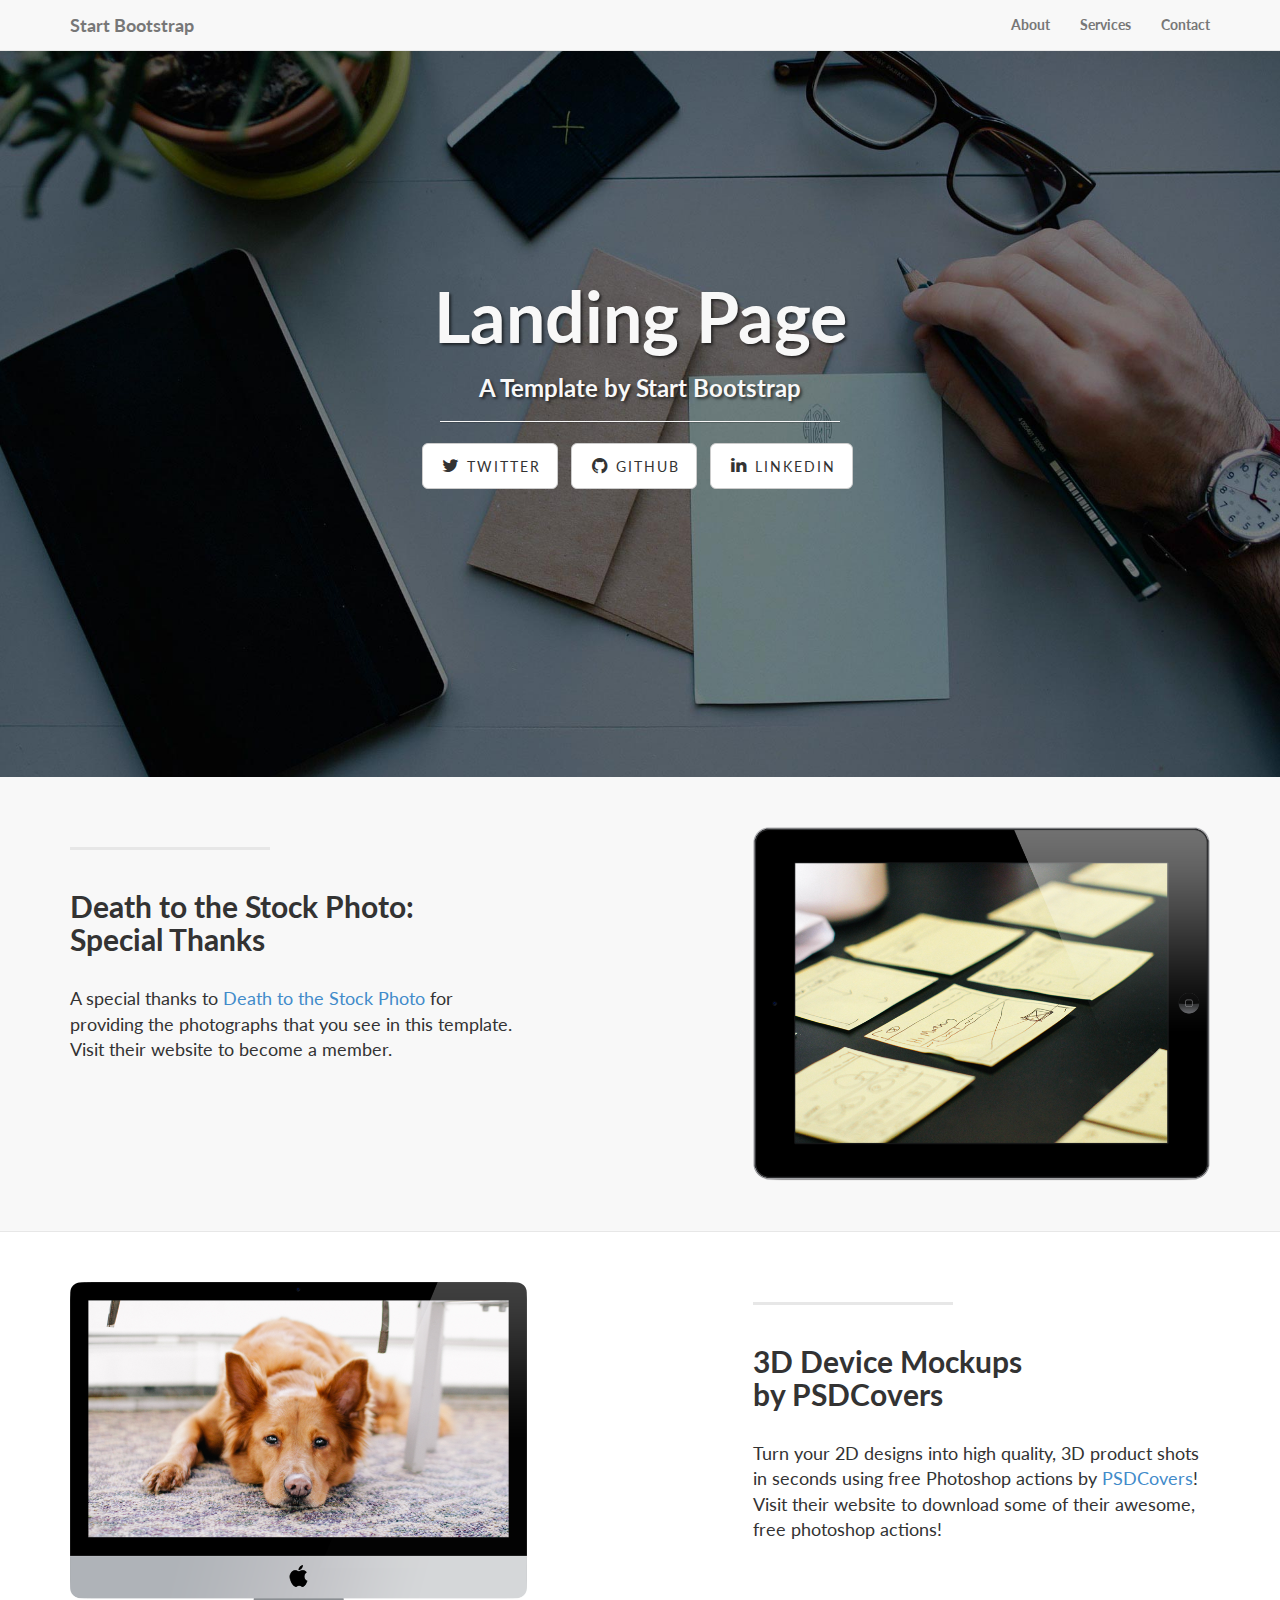
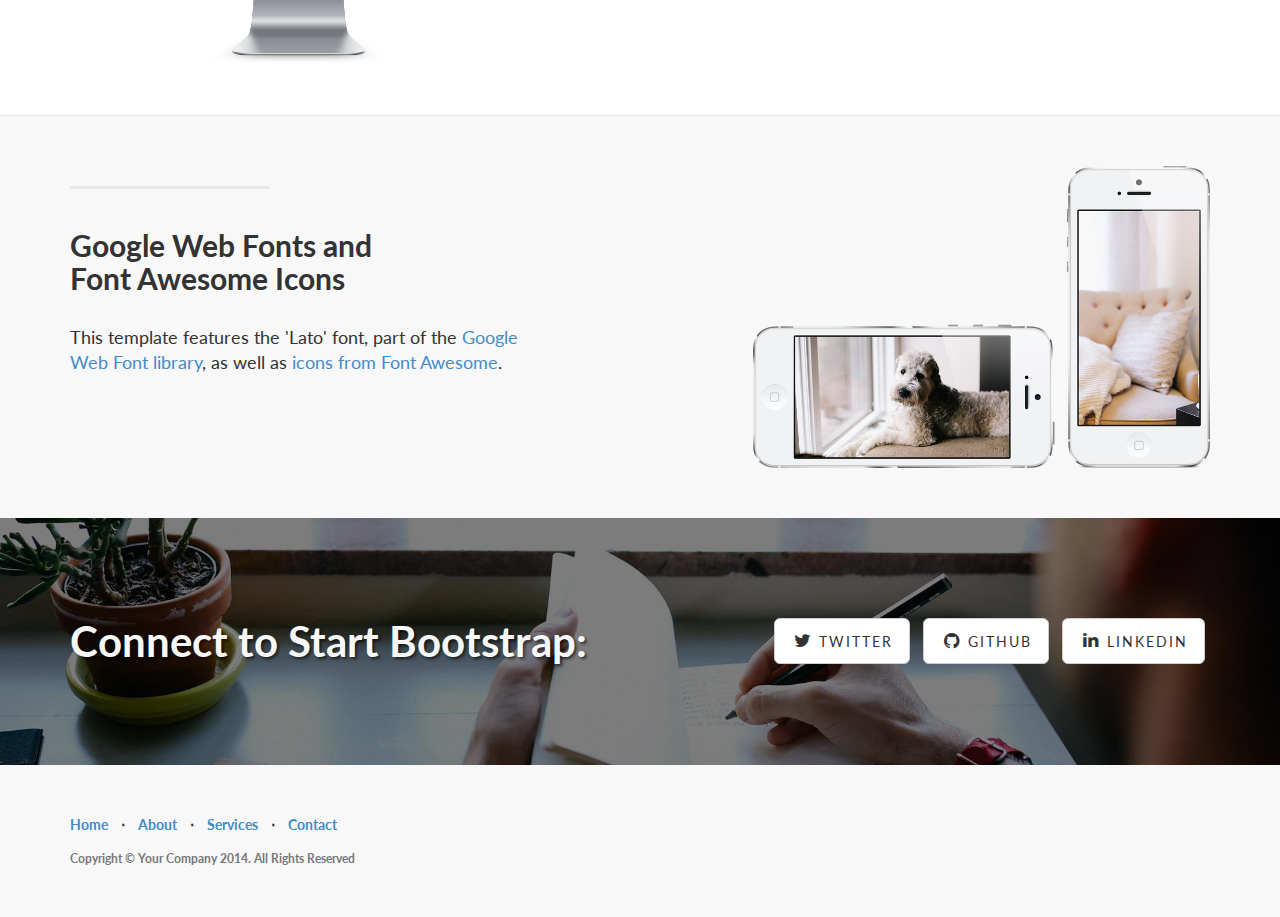
==== index.html @ faa35442 "a" ====
<!DOCTYPE html>
<html lang="en">

<head>

    <meta charset="utf-8">
    <meta http-equiv="X-UA-Compatible" content="IE=edge">
    <meta name="viewport" content="width=device-width, initial-scale=1">
    <meta name="description" content="">
    <meta name="author" content="">

    <title>Landing Page - Start Bootstrap Theme</title>

    <!-- Bootstrap Core CSS -->
    <link href="css/bootstrap.min.css" rel="stylesheet">

    <!-- Custom CSS -->
    <link href="css/landing-page.css" rel="stylesheet">

    <!-- Custom Fonts -->
    <link href="font-awesome-4.1.0/css/font-awesome.min.css" rel="stylesheet" type="text/css">
    <link href="http://fonts.googleapis.com/css?family=Lato:300,400,700,300italic,400italic,700italic" rel="stylesheet" type="text/css">

    <!-- HTML5 Shim and Respond.js IE8 support of HTML5 elements and media queries -->
    <!-- WARNING: Respond.js doesn't work if you view the page via file:// -->
    <!--[if lt IE 9]>
        <script src="https://oss.maxcdn.com/libs/html5shiv/3.7.0/html5shiv.js"></script>
        <script src="https://oss.maxcdn.com/libs/respond.js/1.4.2/respond.min.js"></script>
    <![endif]-->

</head>

<body>

    <!-- Navigation -->
    <nav class="navbar navbar-default navbar-fixed-top" role="navigation">
        <div class="container">
            <!-- Brand and toggle get grouped for better mobile display -->
            <div class="navbar-header">
                <button type="button" class="navbar-toggle" data-toggle="collapse" data-target="#bs-example-navbar-collapse-1">
                    <span class="sr-only">Toggle navigation</span>
                    <span class="icon-bar"></span>
                    <span class="icon-bar"></span>
                    <span class="icon-bar"></span>
                </button>
                <a class="navbar-brand" href="#">Start Bootstrap</a>
            </div>
            <!-- Collect the nav links, forms, and other content for toggling -->
            <div class="collapse navbar-collapse" id="bs-example-navbar-collapse-1">
                <ul class="nav navbar-nav navbar-right">
                    <li>
                        <a href="#">About</a>
                    </li>
                    <li>
                        <a href="#">Services</a>
                    </li>
                    <li>
                        <a href="#">Contact</a>
                    </li>
                </ul>
            </div>
            <!-- /.navbar-collapse -->
        </div>
        <!-- /.container -->
    </nav>

    <!-- Header -->
    <div class="intro-header">

        <div class="container">

            <div class="row">
                <div class="col-lg-12">
                    <div class="intro-message">
                        <h1>Landing Page</h1>
                        <h3>A Template by Start Bootstrap</h3>
                        <hr class="intro-divider">
                        <ul class="list-inline intro-social-buttons">
                            <li>
                                <a href="https://twitter.com/SBootstrap" class="btn btn-default btn-lg"><i class="fa fa-twitter fa-fw"></i> <span class="network-name">Twitter</span></a>
                            </li>
                            <li>
                                <a href="https://github.com/IronSummitMedia/startbootstrap" class="btn btn-default btn-lg"><i class="fa fa-github fa-fw"></i> <span class="network-name">Github</span></a>
                            </li>
                            <li>
                                <a href="#" class="btn btn-default btn-lg"><i class="fa fa-linkedin fa-fw"></i> <span class="network-name">Linkedin</span></a>
                            </li>
                        </ul>
                    </div>
                </div>
            </div>

        </div>
        <!-- /.container -->

    </div>
    <!-- /.intro-header -->

    <!-- Page Content -->

    <div class="content-section-a">

        <div class="container">

            <div class="row">
                <div class="col-lg-5 col-sm-6">
                    <hr class="section-heading-spacer">
                    <div class="clearfix"></div>
                    <h2 class="section-heading">Death to the Stock Photo:<br>Special Thanks</h2>
                    <p class="lead">A special thanks to <a target="_blank" href="http://join.deathtothestockphoto.com/">Death to the Stock Photo</a> for providing the photographs that you see in this template. Visit their website to become a member.</p>
                </div>
                <div class="col-lg-5 col-lg-offset-2 col-sm-6">
                    <img class="img-responsive" src="img/ipad.png" alt="">
                </div>
            </div>

        </div>
        <!-- /.container -->

    </div>
    <!-- /.content-section-a -->

    <div class="content-section-b">

        <div class="container">

            <div class="row">
                <div class="col-lg-5 col-lg-offset-1 col-sm-push-6  col-sm-6">
                    <hr class="section-heading-spacer">
                    <div class="clearfix"></div>
                    <h2 class="section-heading">3D Device Mockups<br>by PSDCovers</h2>
                    <p class="lead">Turn your 2D designs into high quality, 3D product shots in seconds using free Photoshop actions by <a target="_blank" href="http://www.psdcovers.com/">PSDCovers</a>! Visit their website to download some of their awesome, free photoshop actions!</p>
                </div>
                <div class="col-lg-5 col-sm-pull-6  col-sm-6">
                    <img class="img-responsive" src="img/dog.png" alt="">
                </div>
            </div>

        </div>
        <!-- /.container -->

    </div>
    <!-- /.content-section-b -->

    <div class="content-section-a">

        <div class="container">

            <div class="row">
                <div class="col-lg-5 col-sm-6">
                    <hr class="section-heading-spacer">
                    <div class="clearfix"></div>
                    <h2 class="section-heading">Google Web Fonts and<br>Font Awesome Icons</h2>
                    <p class="lead">This template features the 'Lato' font, part of the <a target="_blank" href="http://www.google.com/fonts">Google Web Font library</a>, as well as <a target="_blank" href="http://fontawesome.io">icons from Font Awesome</a>.</p>
                </div>
                <div class="col-lg-5 col-lg-offset-2 col-sm-6">
                    <img class="img-responsive" src="img/phones.png" alt="">
                </div>
            </div>

        </div>
        <!-- /.container -->

    </div>
    <!-- /.content-section-a -->

    <div class="banner">

        <div class="container">

            <div class="row">
                <div class="col-lg-6">
                    <h2>Connect to Start Bootstrap:</h2>
                </div>
                <div class="col-lg-6">
                    <ul class="list-inline banner-social-buttons">
                        <li>
                            <a href="https://twitter.com/SBootstrap" class="btn btn-default btn-lg"><i class="fa fa-twitter fa-fw"></i> <span class="network-name">Twitter</span></a>
                        </li>
                        <li>
                            <a href="https://github.com/IronSummitMedia/startbootstrap" class="btn btn-default btn-lg"><i class="fa fa-github fa-fw"></i> <span class="network-name">Github</span></a>
                        </li>
                        <li>
                            <a href="#" class="btn btn-default btn-lg"><i class="fa fa-linkedin fa-fw"></i> <span class="network-name">Linkedin</span></a>
                        </li>
                    </ul>
                </div>
            </div>

        </div>
        <!-- /.container -->

    </div>
    <!-- /.banner -->

    <!-- Footer -->
    <footer>
        <div class="container">
            <div class="row">
                <div class="col-lg-12">
                    <ul class="list-inline">
                        <li>
                            <a href="#home">Home</a>
                        </li>
                        <li class="footer-menu-divider">&sdot;</li>
                        <li>
                            <a href="#about">About</a>
                        </li>
                        <li class="footer-menu-divider">&sdot;</li>
                        <li>
                            <a href="#services">Services</a>
                        </li>
                        <li class="footer-menu-divider">&sdot;</li>
                        <li>
                            <a href="#contact">Contact</a>
                        </li>
                    </ul>
                    <p class="copyright text-muted small">Copyright &copy; Your Company 2014. All Rights Reserved</p>
                </div>
            </div>
        </div>
    </footer>

    <!-- jQuery Version 1.11.0 -->
    <script src="js/jquery-1.11.0.js"></script>

    <!-- Bootstrap Core JavaScript -->
    <script src="js/bootstrap.min.js"></script>

</body>

</html>
---- css/landing-page.css ----
/*!
 * Start Bootstrap - Landing Page Bootstrap Theme (http://startbootstrap.com)
 * Code licensed under the Apache License v2.0.
 * For details, see http://www.apache.org/licenses/LICENSE-2.0.
 */

body,
html {
    width: 100%;
    height: 100%;
}

body,
h1,
h2,
h3,
h4,
h5,
h6 {
    font-family: "Lato","Helvetica Neue",Helvetica,Arial,sans-serif;
    font-weight: 700;
}

.lead {
    font-size: 18px;
    font-weight: 400;
}

.intro-header {
    padding-top: 50px; /* If you're making other pages, make sure there is 50px of padding to make sure the navbar doesn't overlap content! */
    padding-bottom: 50px;
    text-align: center;
    color: #f8f8f8;
    background: url(../img/intro-bg.jpg) no-repeat center center;
    background-size: cover;
}

.intro-message {
    position: relative;
    padding-top: 20%;
    padding-bottom: 20%;
}

.intro-message > h1 {
    margin: 0;
    text-shadow: 2px 2px 3px rgba(0,0,0,0.6);
    font-size: 5em;
}

.intro-divider {
    width: 400px;
    border-top: 1px solid #f8f8f8;
    border-bottom: 1px solid rgba(0,0,0,0.2);
}

.intro-message > h3 {
    text-shadow: 2px 2px 3px rgba(0,0,0,0.6);
}

@media(max-width:767px) {
    .intro-message {
        padding-bottom: 15%;
    }

    .intro-message > h1 {
        font-size: 3em;
    }

    ul.intro-social-buttons > li {
        display: block;
        margin-bottom: 20px;
        padding: 0;
    }

    ul.intro-social-buttons > li:last-child {
        margin-bottom: 0;
    }

    .intro-divider {
        width: 100%;
    }
}

.network-name {
    text-transform: uppercase;
    font-size: 14px;
    font-weight: 400;
    letter-spacing: 2px;
}

.content-section-a {
    padding: 50px 0;
    background-color: #f8f8f8;
}

.content-section-b {
    padding: 50px 0;
    border-top: 1px solid #e7e7e7;
    border-bottom: 1px solid #e7e7e7;
}

.section-heading {
    margin-bottom: 30px;
}

.section-heading-spacer {
    float: left;
    width: 200px;
    border-top: 3px solid #e7e7e7;
}

.banner {
    padding: 100px 0;
    color: #f8f8f8;
    background: url(../img/banner-bg.jpg) no-repeat center center;
    background-size: cover;
}

.banner h2 {
    margin: 0;
    text-shadow: 2px 2px 3px rgba(0,0,0,0.6);
    font-size: 3em;
}

.banner ul {
    margin-bottom: 0;
}

.banner-social-buttons {
    float: right;
    margin-top: 0;
}

@media(max-width:1199px) {
    ul.banner-social-buttons {
        float: left;
        margin-top: 15px;
    }
}

@media(max-width:767px) {
    .banner h2 {
        margin: 0;
        text-shadow: 2px 2px 3px rgba(0,0,0,0.6);
        font-size: 3em;
    }

    ul.banner-social-buttons > li {
        display: block;
        margin-bottom: 20px;
        padding: 0;
    }

    ul.banner-social-buttons > li:last-child {
        margin-bottom: 0;
    }
}

footer {
    padding: 50px 0;
    background-color: #f8f8f8;
}

p.copyright {
    margin: 15px 0 0;
}
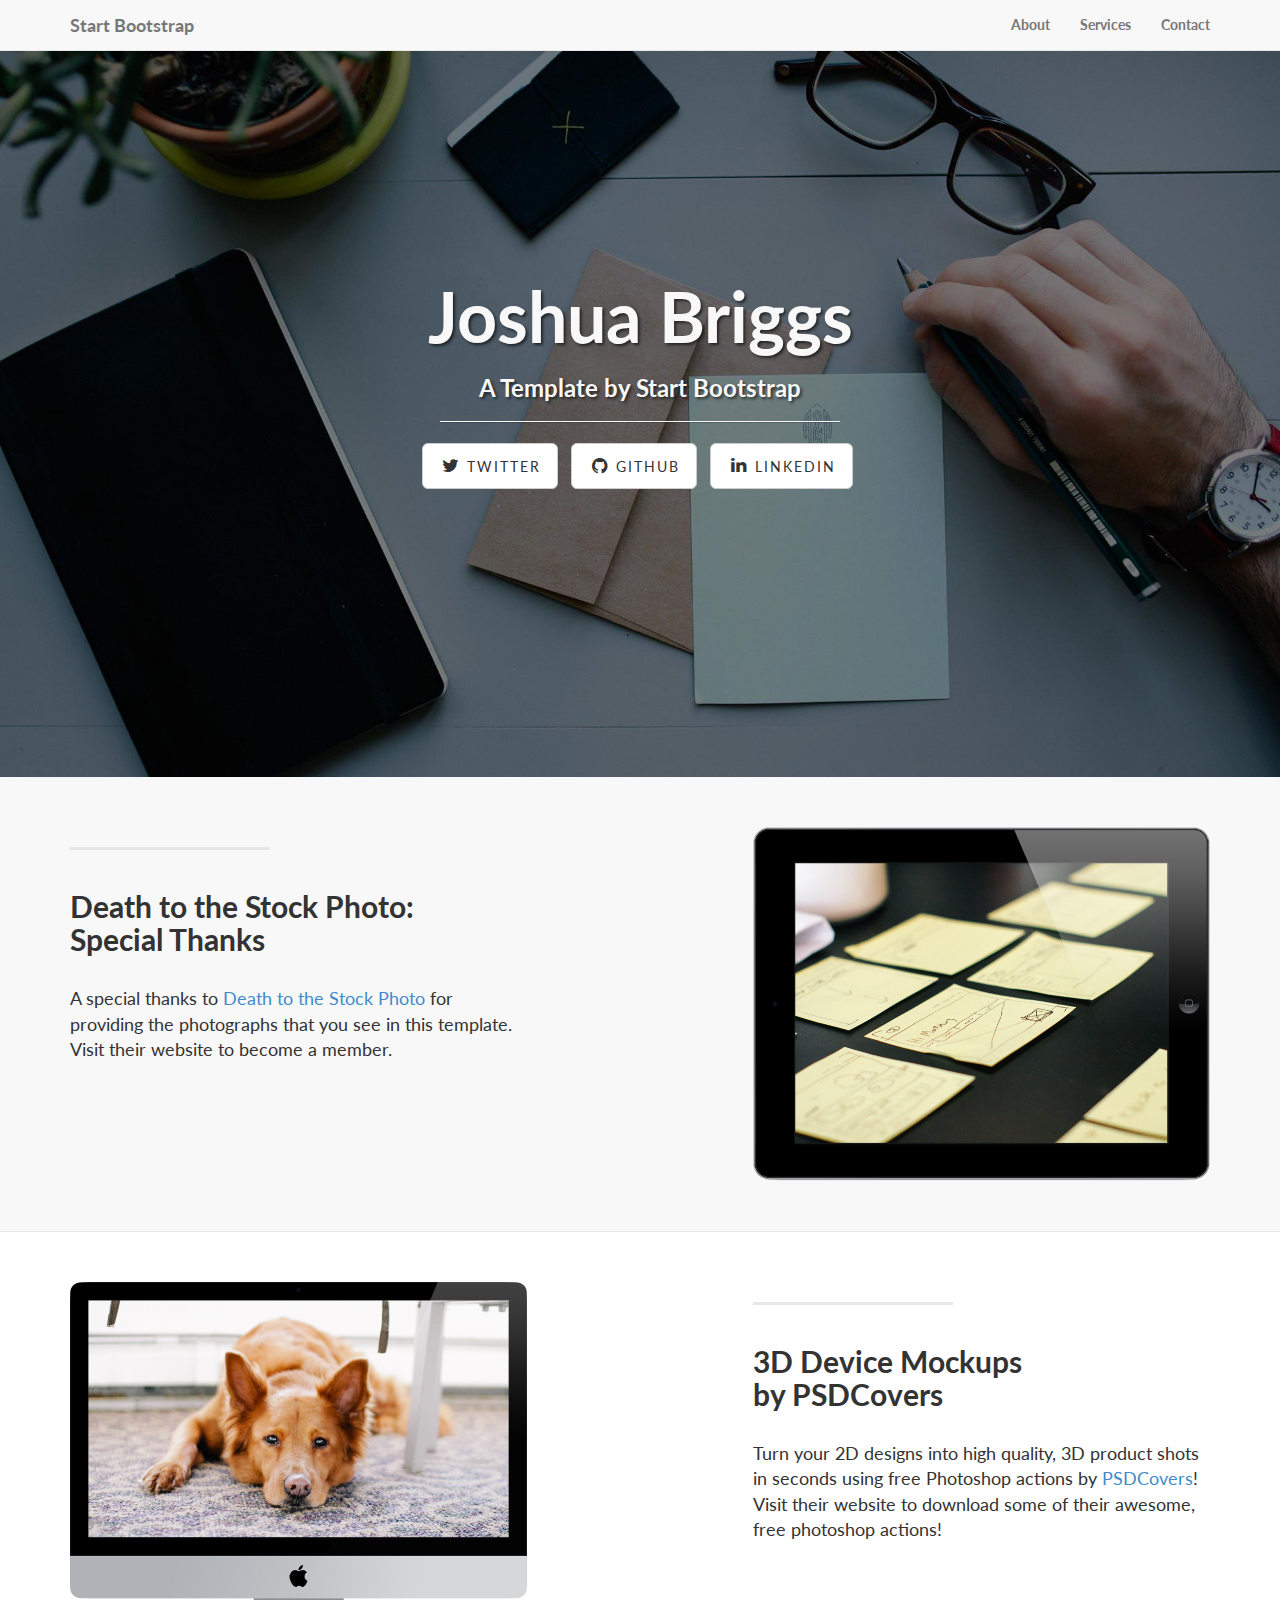
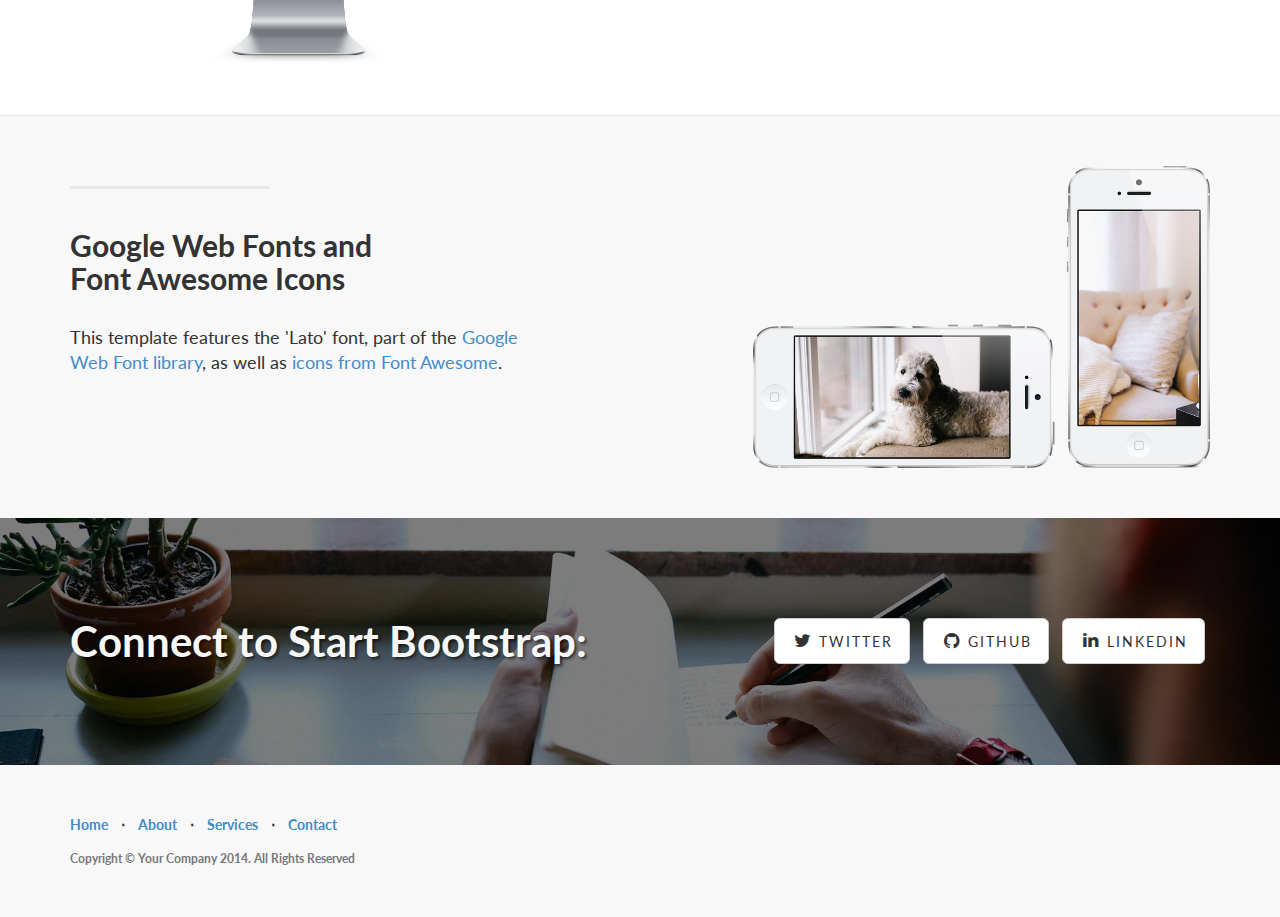
==== commit c2a36ea6: "a" ====
--- a/index.html
+++ b/index.html
@@ -7,7 +7,7 @@
     <meta http-equiv="X-UA-Compatible" content="IE=edge">
     <meta name="viewport" content="width=device-width, initial-scale=1">
     <meta name="description" content="">
-    <meta name="author" content="">
+    <meta name="Joshua Briggs" content="">
 
     <title>Landing Page - Start Bootstrap Theme</title>
 
@@ -72,7 +72,7 @@
             <div class="row">
                 <div class="col-lg-12">
                     <div class="intro-message">
-                        <h1>Landing Page</h1>
+                        <h1>Joshua Briggs</h1>
                         <h3>A Template by Start Bootstrap</h3>
                         <hr class="intro-divider">
                         <ul class="list-inline intro-social-buttons">
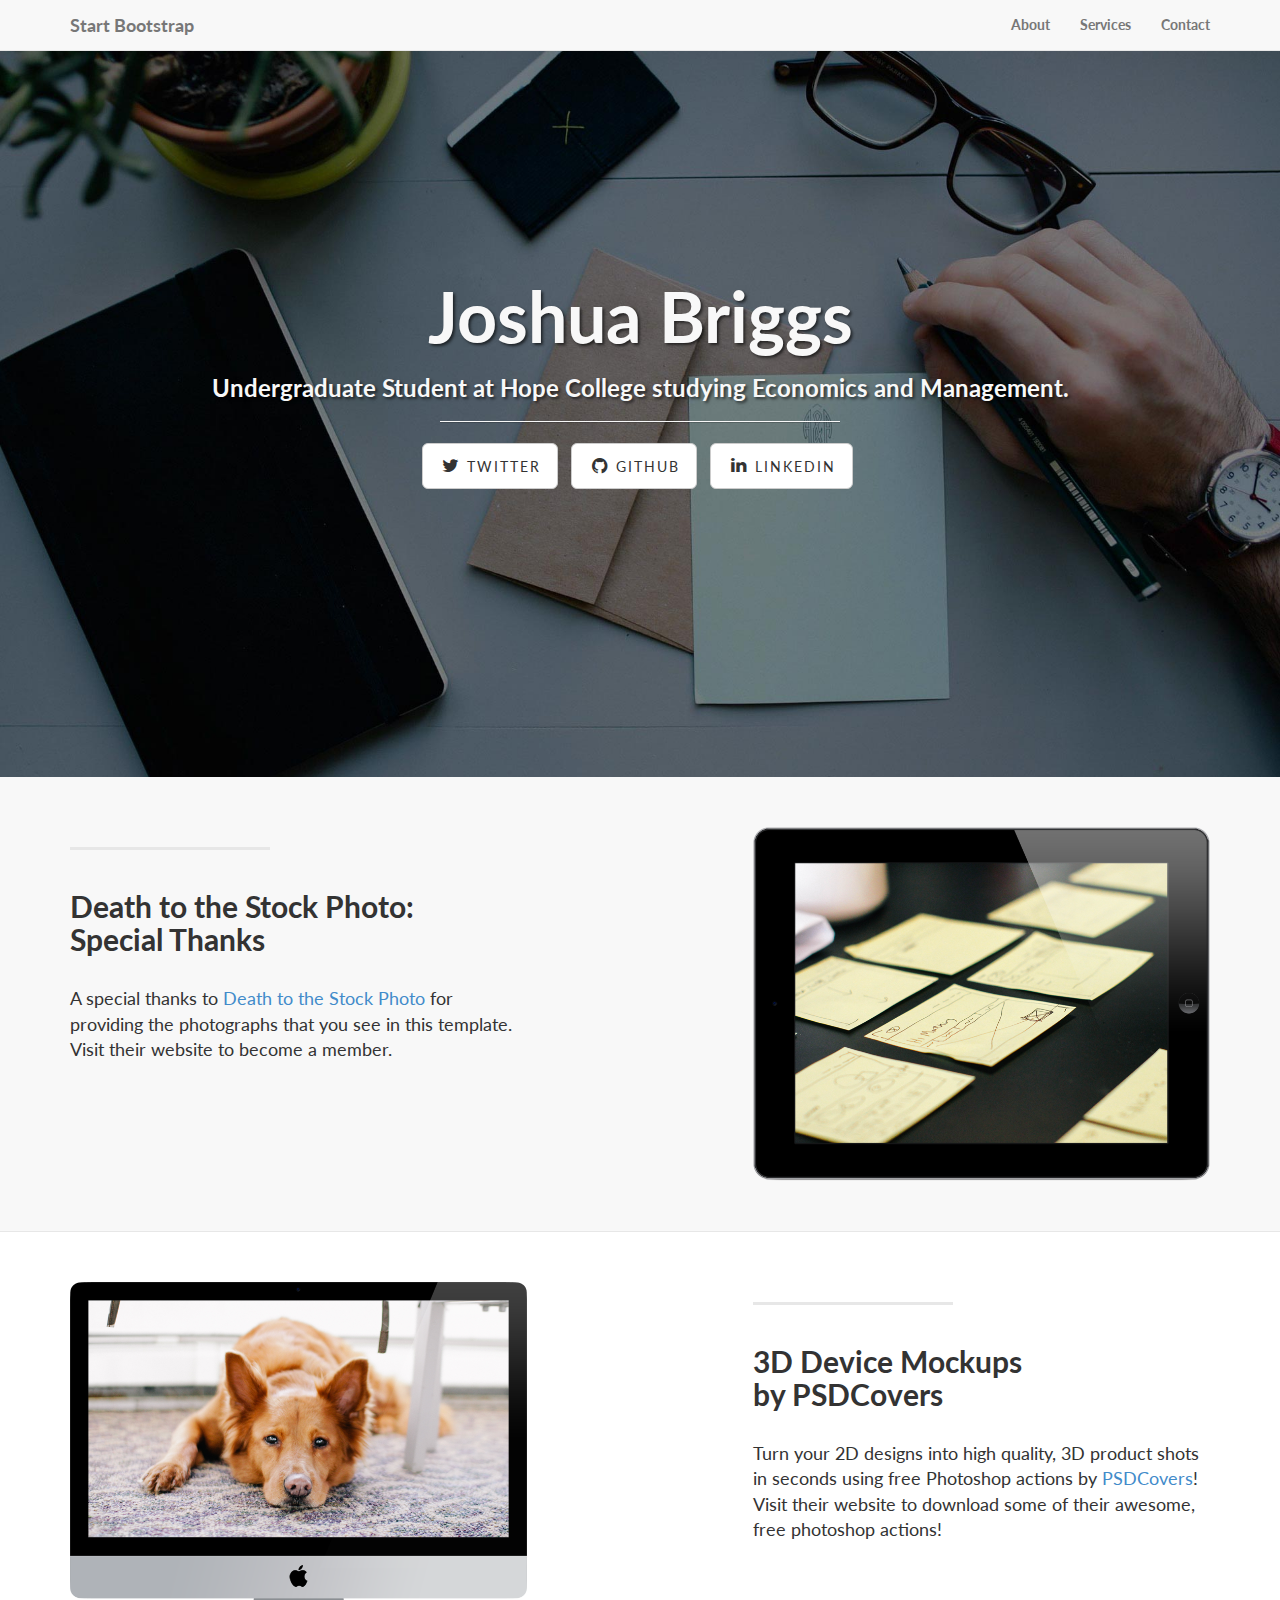
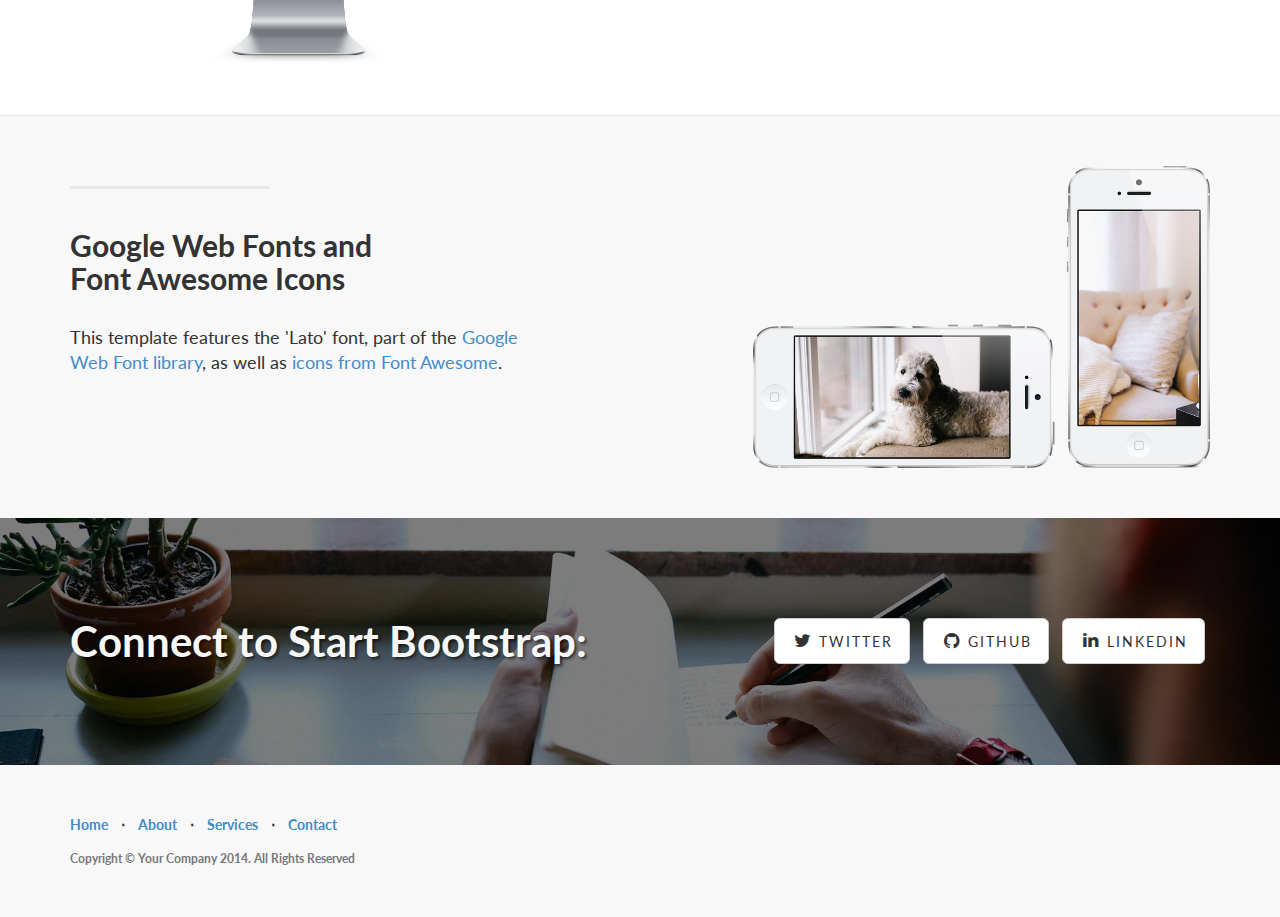
==== commit 10915256: "a" ====
--- a/index.html
+++ b/index.html
@@ -73,7 +73,7 @@
                 <div class="col-lg-12">
                     <div class="intro-message">
                         <h1>Joshua Briggs</h1>
-                        <h3>A Template by Start Bootstrap</h3>
+                        <h3>Undergraduate Student at Hope College studying Economics and Management.</h3>
                         <hr class="intro-divider">
                         <ul class="list-inline intro-social-buttons">
                             <li>
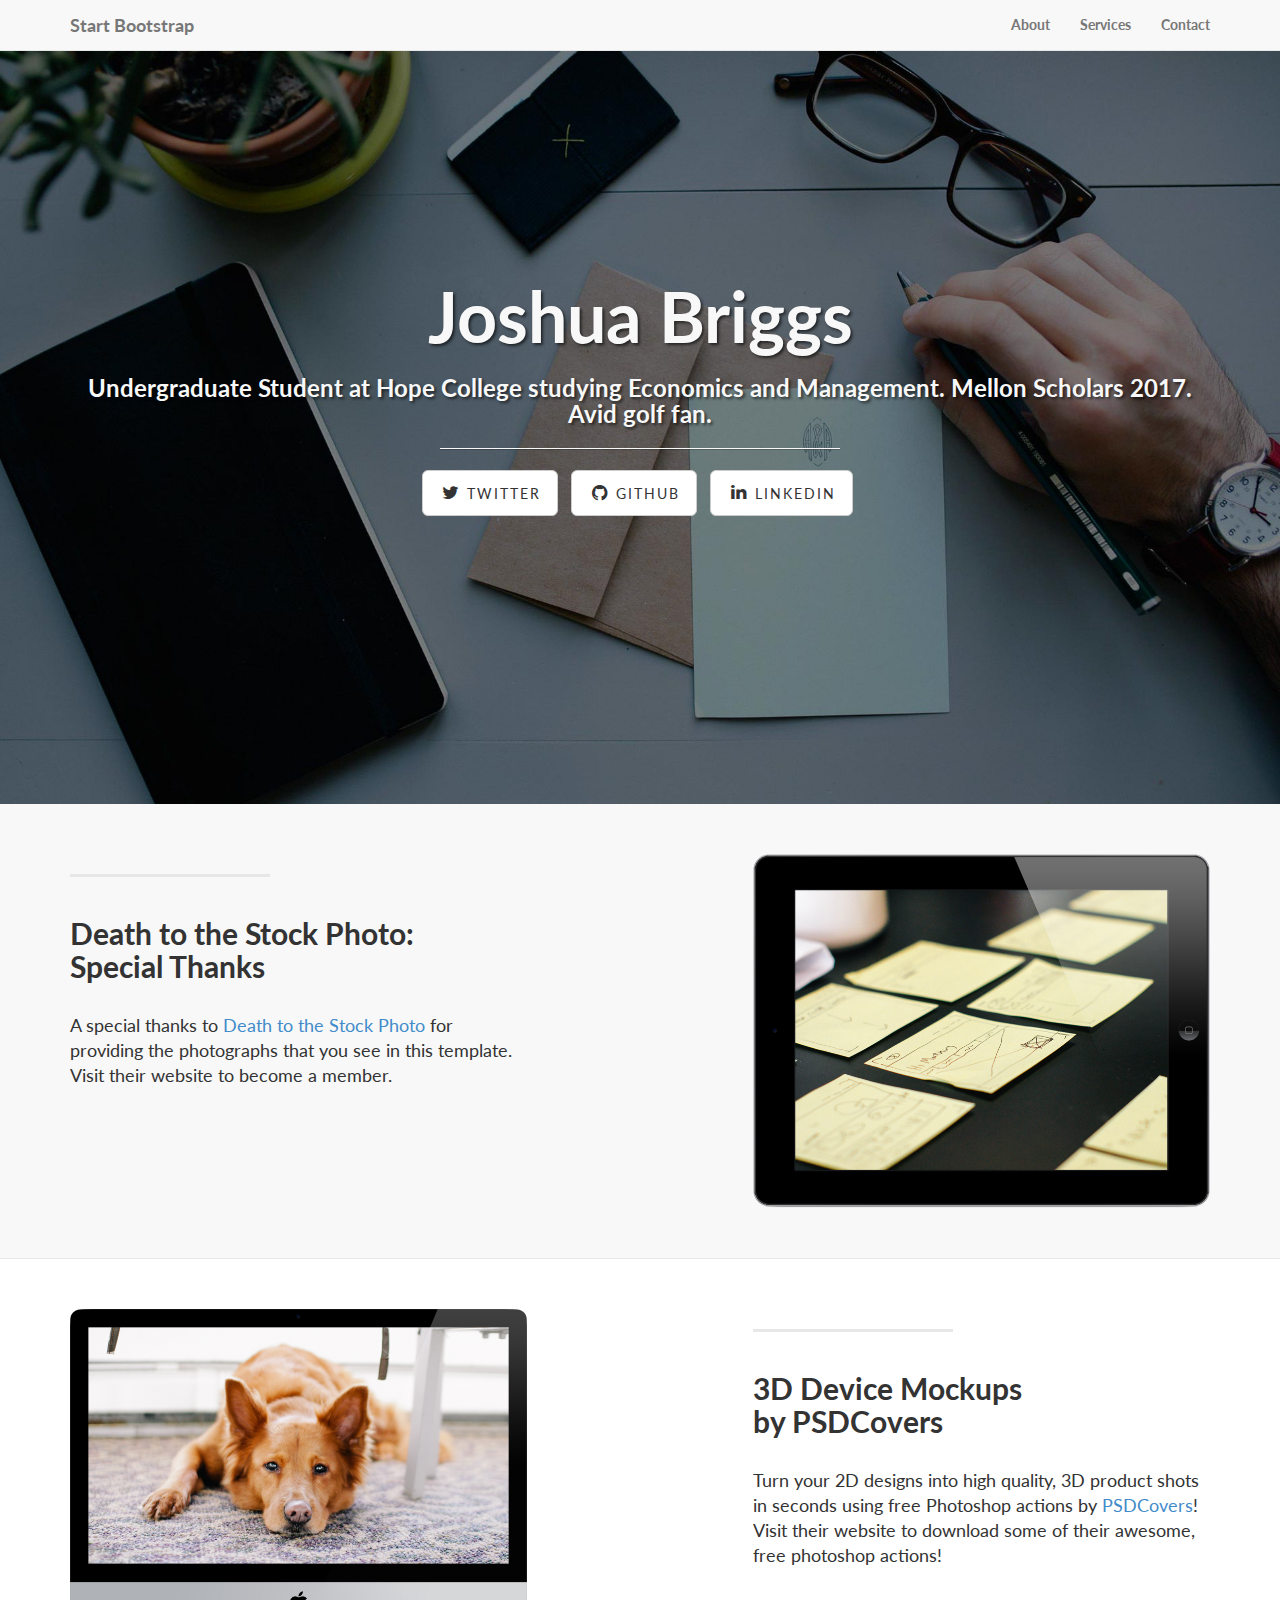
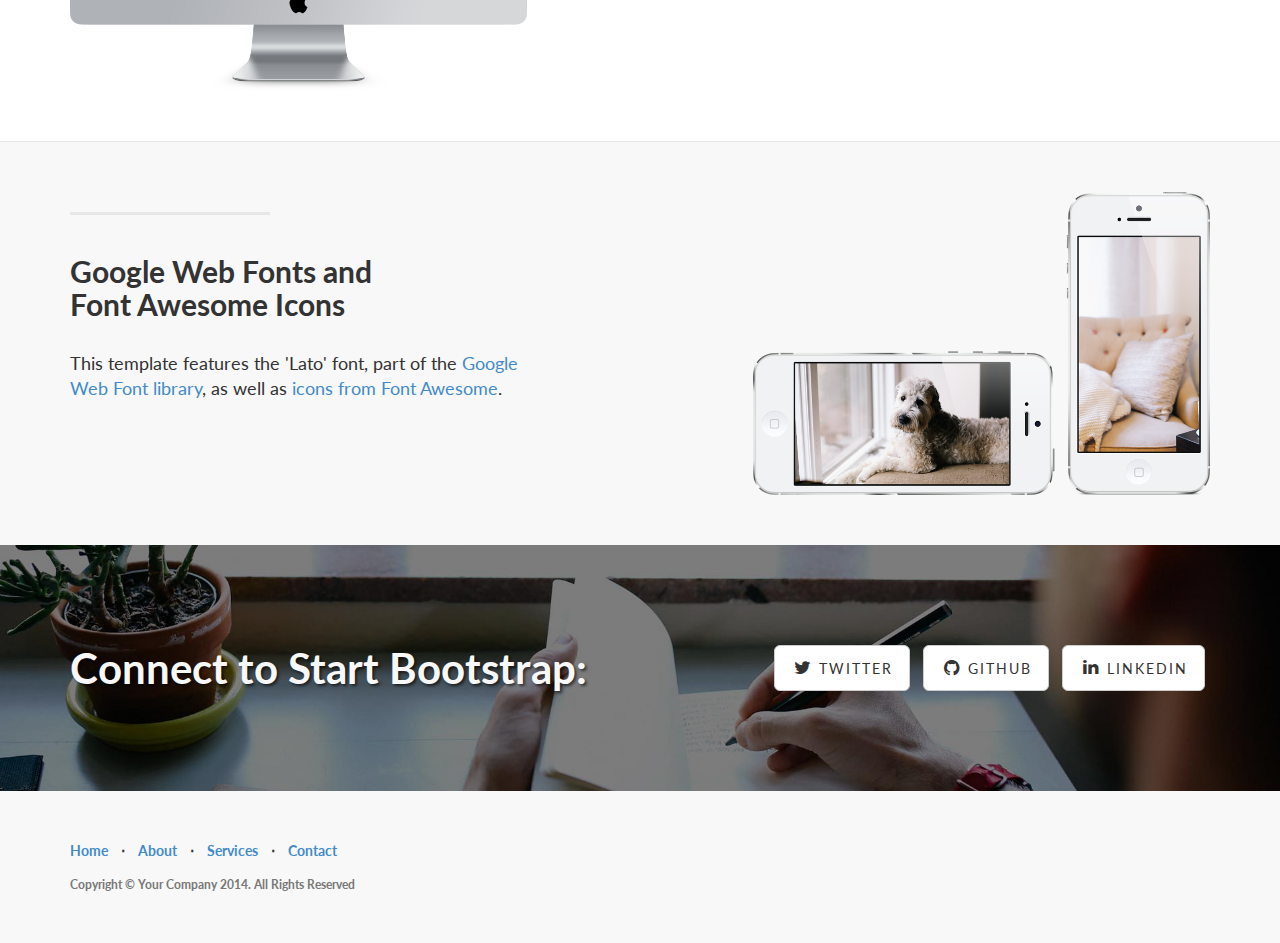
==== commit 57601715: "b" ====
--- a/index.html
+++ b/index.html
@@ -73,7 +73,7 @@
                 <div class="col-lg-12">
                     <div class="intro-message">
                         <h1>Joshua Briggs</h1>
-                        <h3>Undergraduate Student at Hope College studying Economics and Management.</h3>
+                        <h3>Undergraduate Student at Hope College studying Economics and Management. Mellon Scholars 2017. Avid golf fan.</h3>
                         <hr class="intro-divider">
                         <ul class="list-inline intro-social-buttons">
                             <li>
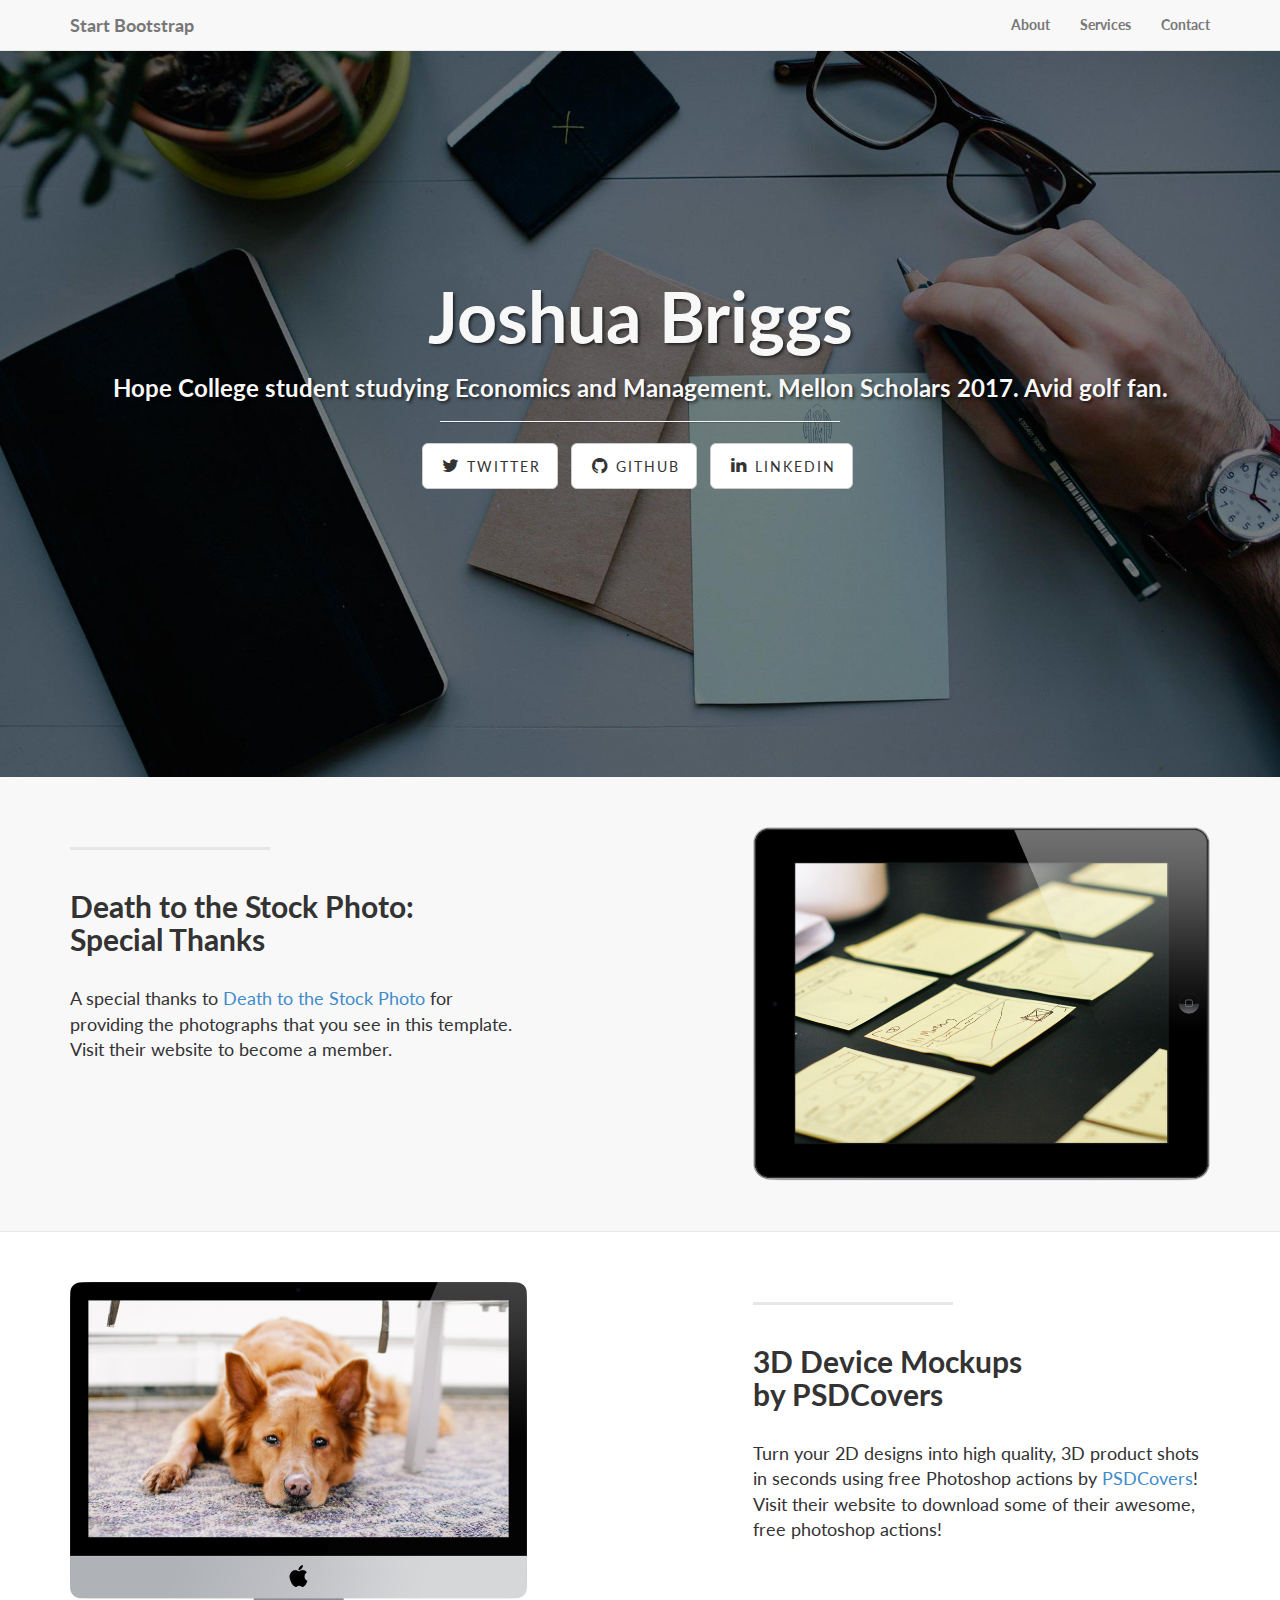
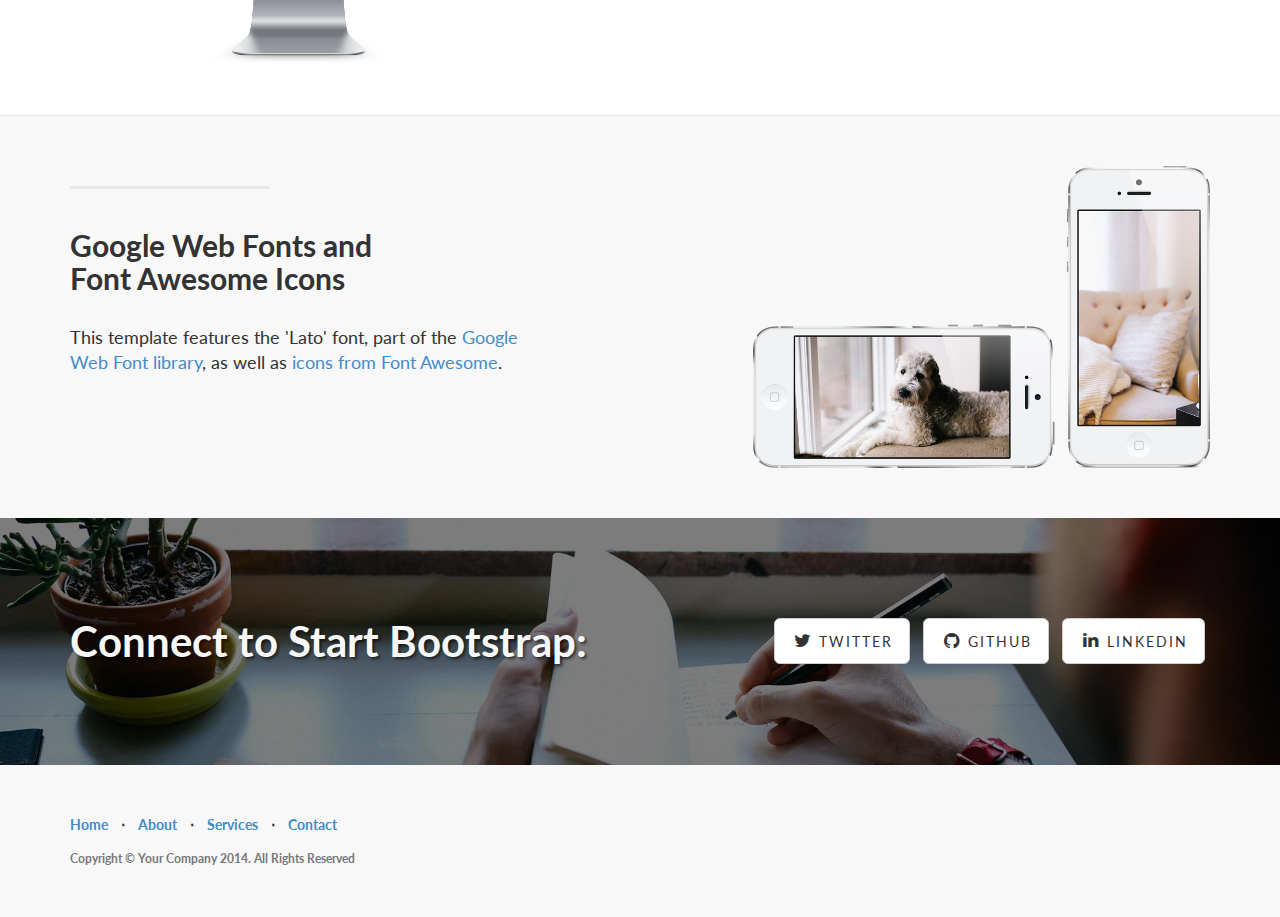
==== commit 72b5c2eb: "b" ====
--- a/index.html
+++ b/index.html
@@ -73,7 +73,7 @@
                 <div class="col-lg-12">
                     <div class="intro-message">
                         <h1>Joshua Briggs</h1>
-                        <h3>Undergraduate Student at Hope College studying Economics and Management. Mellon Scholars 2017. Avid golf fan.</h3>
+                        <h3>Hope College student studying Economics and Management. Mellon Scholars 2017. Avid golf fan.</h3>
                         <hr class="intro-divider">
                         <ul class="list-inline intro-social-buttons">
                             <li>
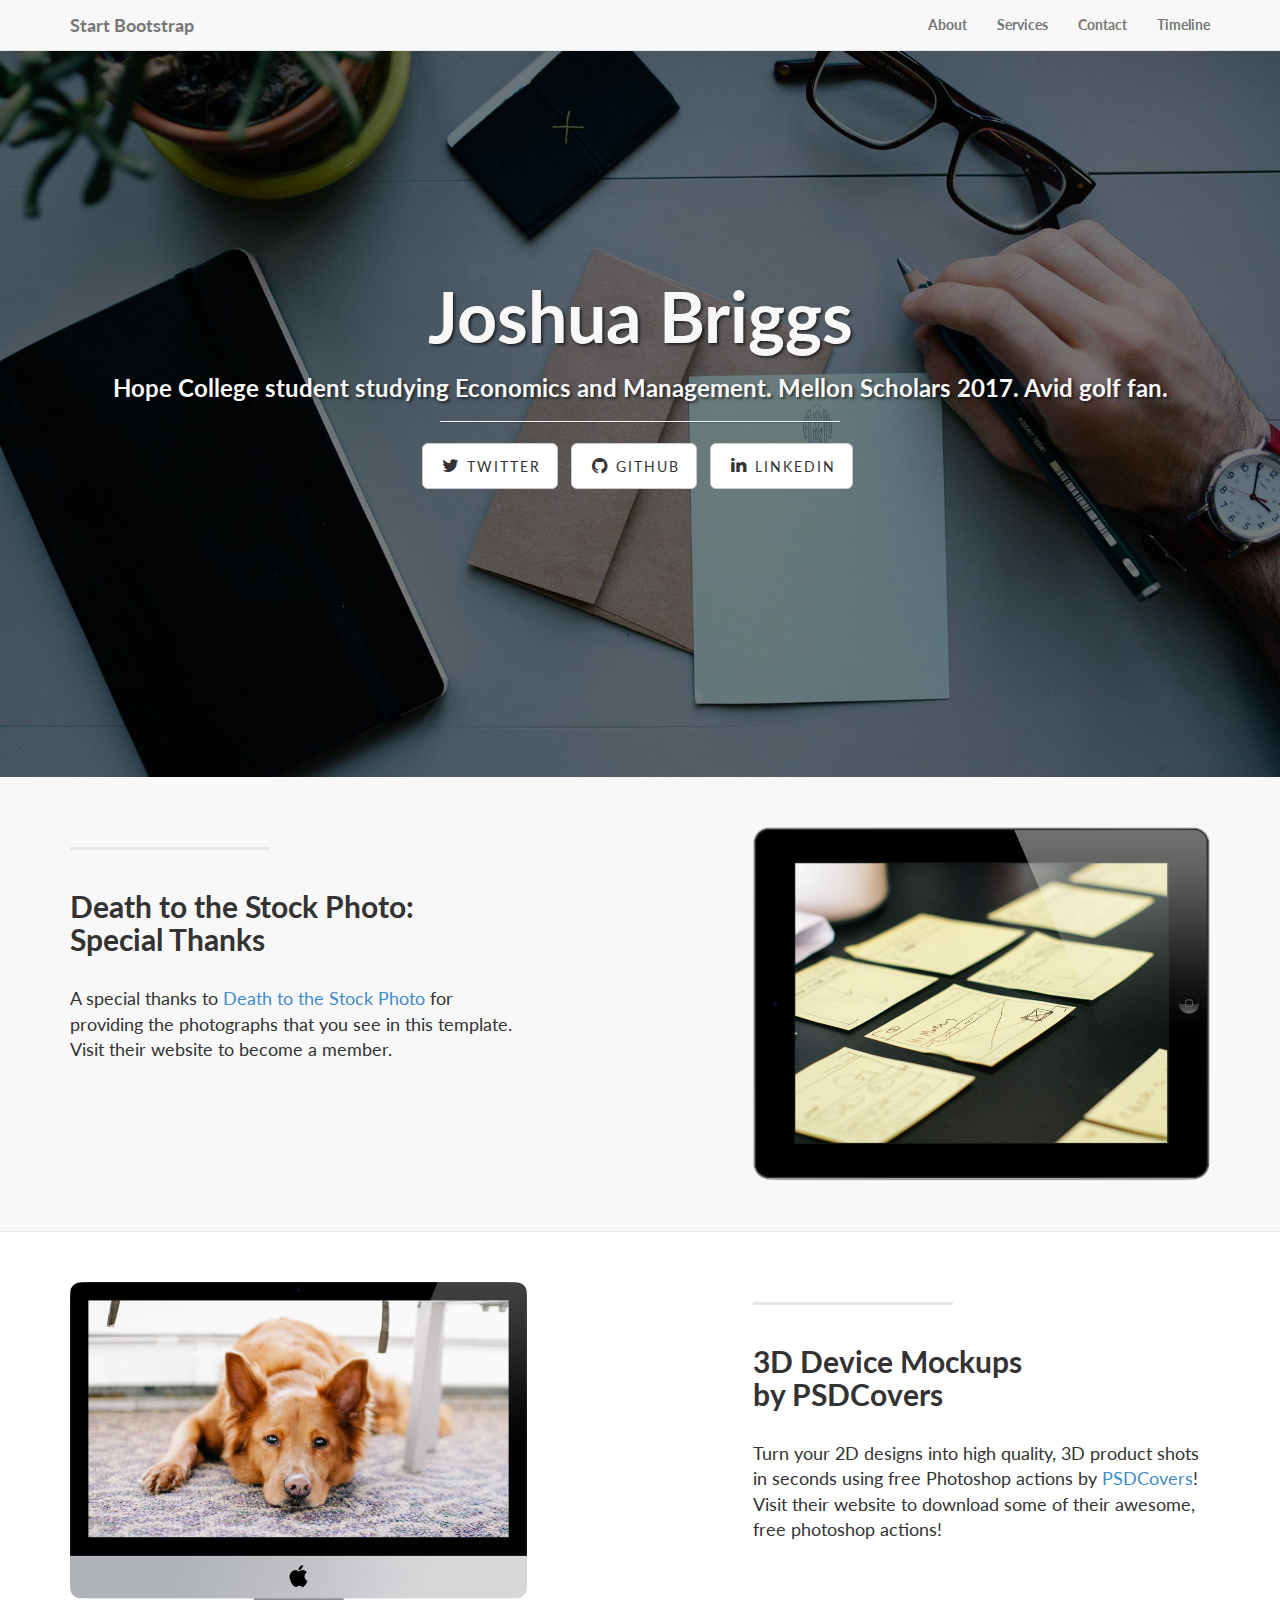
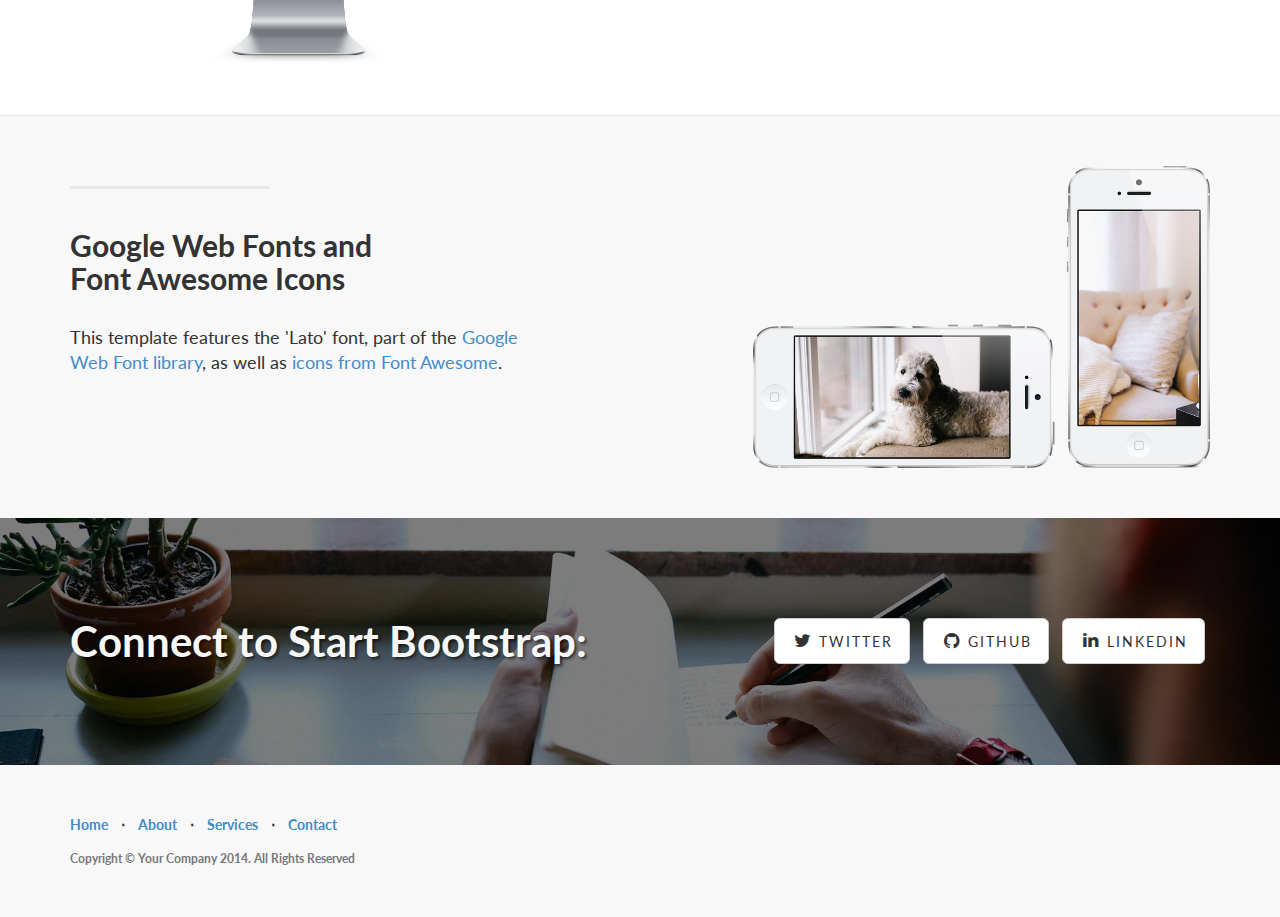
==== commit 4c400ebe: "b" ====
--- a/index.html
+++ b/index.html
@@ -57,6 +57,9 @@
                     <li>
                         <a href="#">Contact</a>
                     </li>
+                       <li>
+                        <a href="timeline.html">Timeline</a>
+                    </li>
                 </ul>
             </div>
             <!-- /.navbar-collapse -->
@@ -77,7 +80,7 @@
                         <hr class="intro-divider">
                         <ul class="list-inline intro-social-buttons">
                             <li>
-                                <a href="https://twitter.com/SBootstrap" class="btn btn-default btn-lg"><i class="fa fa-twitter fa-fw"></i> <span class="network-name">Twitter</span></a>
+                                <a href="https://twitter.com/StudiousJosh" class="btn btn-default btn-lg"><i class="fa fa-twitter fa-fw"></i> <span class="network-name">Twitter</span></a>
                             </li>
                             <li>
                                 <a href="https://github.com/IronSummitMedia/startbootstrap" class="btn btn-default btn-lg"><i class="fa fa-github fa-fw"></i> <span class="network-name">Github</span></a>
